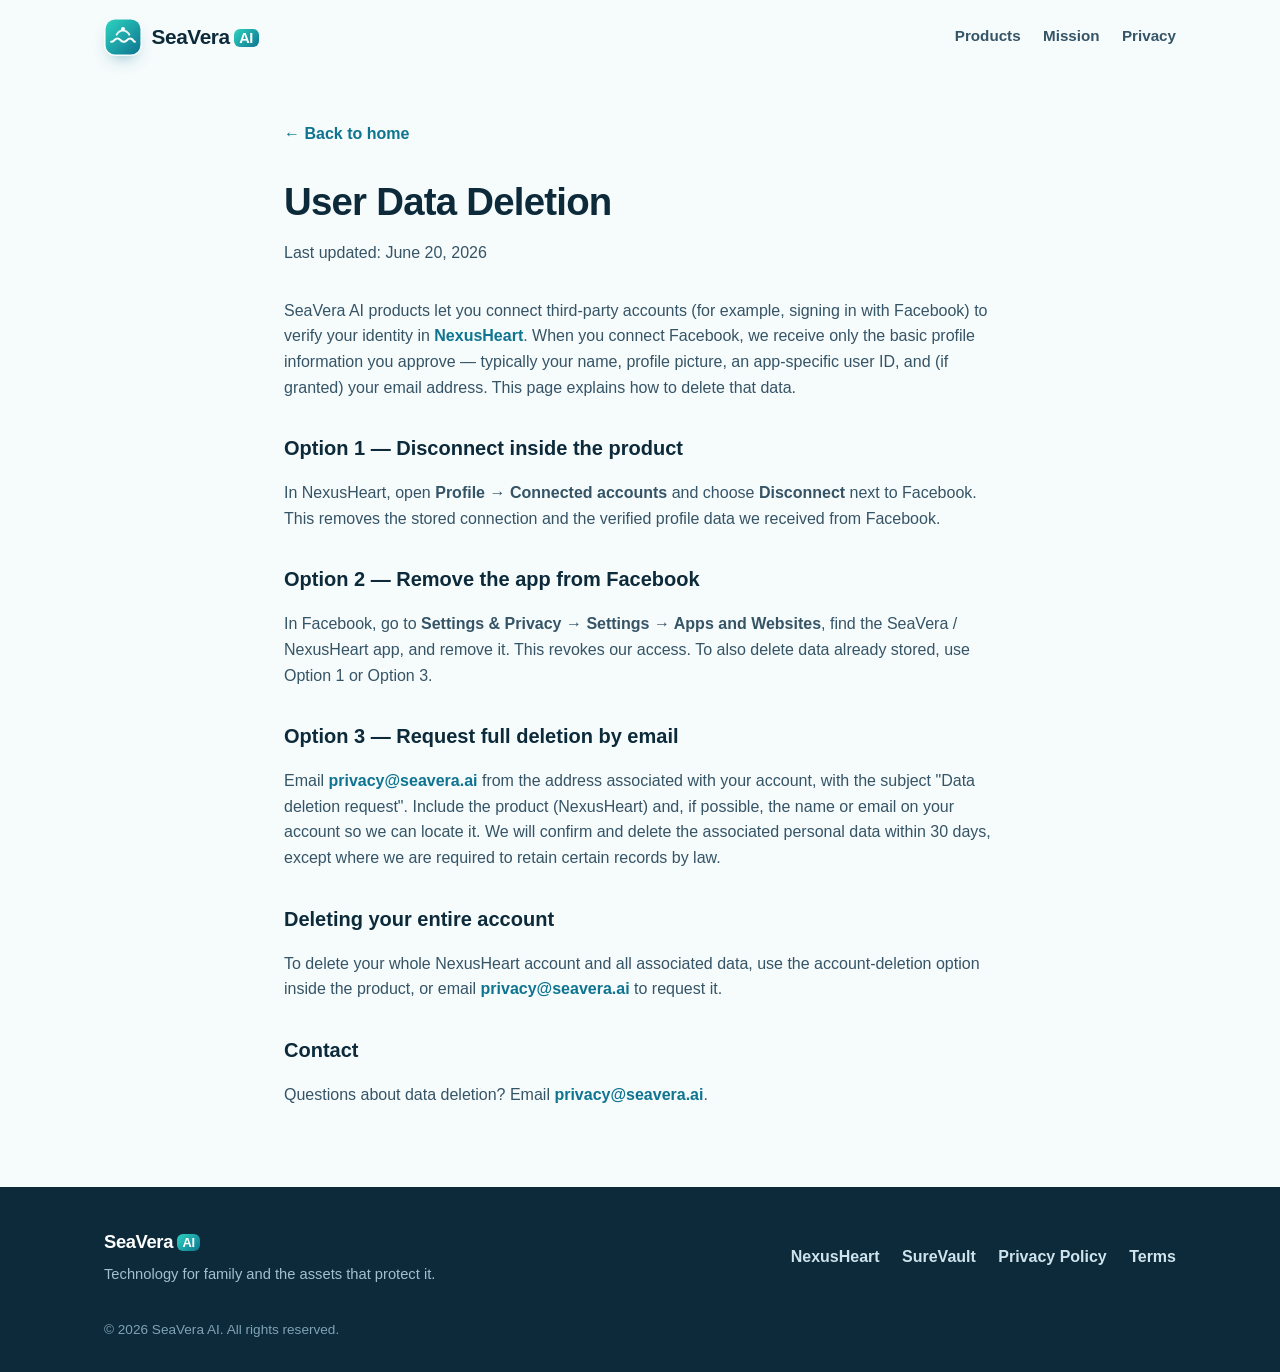
==== data-deletion.html @ a4e8f9fb "Add Terms of Service and User Data Deletion pages for Meta app review Also add transparent-backgroun" ====
<!doctype html>
<html lang="en">
  <head>
    <meta charset="utf-8" />
    <meta name="viewport" content="width=device-width, initial-scale=1" />
    <title>User Data Deletion — SeaVera AI</title>
    <meta name="description" content="How to delete data collected by SeaVera AI products, including Facebook-connected data." />
    <meta name="theme-color" content="#0c2a3a" />
    <link rel="icon" href="/favicon.svg" type="image/svg+xml" />
    <link rel="stylesheet" href="/styles.css" />
  </head>
  <body>
    <header class="site-header">
      <a class="brand" href="/" aria-label="SeaVera AI home">
        <svg class="brand-mark" viewBox="0 0 48 48" aria-hidden="true">
          <defs>
            <linearGradient id="brandGrad" x1="0" y1="0" x2="1" y2="1">
              <stop offset="0" stop-color="#2dd4bf" />
              <stop offset="1" stop-color="#0e7490" />
            </linearGradient>
          </defs>
          <rect x="2" y="2" width="44" height="44" rx="12" fill="url(#brandGrad)" />
          <path d="M9 30c4 0 4-4 8-4s4 4 8 4 4-4 8-4 4 4 6 4" fill="none" stroke="#fff" stroke-width="2.6" stroke-linecap="round" />
          <path d="M16 21c3.5-7 12-7 16 0" fill="none" stroke="#fff" stroke-width="2.6" stroke-linecap="round" opacity="0.85" />
          <circle cx="24" cy="14" r="2.6" fill="#fff" />
        </svg>
        <span class="brand-name">SeaVera<span class="brand-ai">AI</span></span>
      </a>
      <nav class="site-nav">
        <a href="/#products">Products</a>
        <a href="/#mission">Mission</a>
        <a href="/privacy">Privacy</a>
      </nav>
    </header>

    <main class="doc">
      <a class="back-link" href="/">← Back to home</a>
      <h1>User Data Deletion</h1>
      <p class="updated">Last updated: June 20, 2026</p>

      <p>
        SeaVera AI products let you connect third-party accounts (for example, signing in with Facebook) to verify your
        identity in <a href="https://nexusheart.me" target="_blank" rel="noopener">NexusHeart</a>. When you connect
        Facebook, we receive only the basic profile information you approve — typically your name, profile picture, an
        app-specific user ID, and (if granted) your email address. This page explains how to delete that data.
      </p>

      <h2>Option 1 — Disconnect inside the product</h2>
      <p>
        In NexusHeart, open <strong>Profile → Connected accounts</strong> and choose <strong>Disconnect</strong> next to
        Facebook. This removes the stored connection and the verified profile data we received from Facebook.
      </p>

      <h2>Option 2 — Remove the app from Facebook</h2>
      <p>
        In Facebook, go to <strong>Settings &amp; Privacy → Settings → Apps and Websites</strong>, find the SeaVera /
        NexusHeart app, and remove it. This revokes our access. To also delete data already stored, use Option 1 or
        Option 3.
      </p>

      <h2>Option 3 — Request full deletion by email</h2>
      <p>
        Email <a href="mailto:privacy@seavera.ai">privacy@seavera.ai</a> from the address associated with your account,
        with the subject "Data deletion request". Include the product (NexusHeart) and, if possible, the name or email on
        your account so we can locate it. We will confirm and delete the associated personal data within 30 days, except
        where we are required to retain certain records by law.
      </p>

      <h2>Deleting your entire account</h2>
      <p>
        To delete your whole NexusHeart account and all associated data, use the account-deletion option inside the
        product, or email <a href="mailto:privacy@seavera.ai">privacy@seavera.ai</a> to request it.
      </p>

      <h2>Contact</h2>
      <p>
        Questions about data deletion? Email
        <a href="mailto:privacy@seavera.ai">privacy@seavera.ai</a>.
      </p>
    </main>

    <footer class="site-footer">
      <div class="footer-inner">
        <div class="footer-brand">
          <span class="brand-name brand-name--sm">SeaVera<span class="brand-ai">AI</span></span>
          <p class="muted">Technology for family and the assets that protect it.</p>
        </div>
        <nav class="footer-nav">
          <a href="https://nexusheart.me" target="_blank" rel="noopener">NexusHeart</a>
          <a href="https://surevault.me" target="_blank" rel="noopener">SureVault</a>
          <a href="/privacy">Privacy Policy</a>
          <a href="/terms">Terms</a>
        </nav>
      </div>
      <p class="copyright">© 2026 SeaVera AI. All rights reserved.</p>
    </footer>
  </body>
</html>
---- styles.css ----
:root {
  --ink: #0c2a3a;
  --ink-soft: #355466;
  --teal: #0e7490;
  --teal-bright: #2dd4bf;
  --bg: #f6fbfc;
  --card: #ffffff;
  --border: rgba(12, 42, 58, 0.1);
  --shadow: 0 18px 40px -24px rgba(12, 42, 58, 0.45);
  --radius: 18px;
  --max: 1120px;
}

* {
  box-sizing: border-box;
}

html {
  scroll-behavior: smooth;
}

body {
  margin: 0;
  font-family: -apple-system, BlinkMacSystemFont, "Segoe UI", Roboto, Helvetica, Arial, sans-serif;
  color: var(--ink);
  background: var(--bg);
  line-height: 1.6;
  -webkit-font-smoothing: antialiased;
}

a {
  color: inherit;
  text-decoration: none;
}

/* Header */
.site-header {
  display: flex;
  align-items: center;
  justify-content: space-between;
  gap: 1rem;
  max-width: var(--max);
  margin: 0 auto;
  padding: 1.1rem 1.5rem;
}

.brand {
  display: inline-flex;
  align-items: center;
  gap: 0.6rem;
}

.brand-mark {
  width: 38px;
  height: 38px;
  border-radius: 11px;
  box-shadow: 0 8px 18px -10px rgba(14, 116, 144, 0.8);
}

.brand-name {
  font-size: 1.3rem;
  font-weight: 800;
  letter-spacing: -0.02em;
  color: var(--ink);
}

.brand-name--sm {
  font-size: 1.15rem;
}

.brand-ai {
  margin-left: 0.25rem;
  padding: 0.05rem 0.35rem;
  border-radius: 6px;
  font-size: 0.7em;
  font-weight: 700;
  color: #fff;
  background: linear-gradient(135deg, var(--teal-bright), var(--teal));
  vertical-align: middle;
}

.site-nav {
  display: flex;
  gap: 1.4rem;
  font-weight: 600;
  font-size: 0.95rem;
}

.site-nav a {
  color: var(--ink-soft);
  transition: color 0.15s ease;
}

.site-nav a:hover {
  color: var(--teal);
}

/* Hero */
.hero {
  position: relative;
  max-width: var(--max);
  margin: 0 auto;
  padding: 4.5rem 1.5rem 3rem;
  overflow: hidden;
}

.hero-inner {
  position: relative;
  z-index: 1;
  max-width: 720px;
}

.eyebrow {
  text-transform: uppercase;
  letter-spacing: 0.18em;
  font-size: 0.8rem;
  font-weight: 700;
  color: var(--teal);
  margin: 0 0 0.75rem;
}

.hero h1 {
  font-size: clamp(2.2rem, 5vw, 3.6rem);
  line-height: 1.08;
  letter-spacing: -0.03em;
  margin: 0 0 1.1rem;
}

.lede {
  font-size: clamp(1.05rem, 2.2vw, 1.3rem);
  color: var(--ink-soft);
  margin: 0 0 2rem;
}

.cta {
  display: inline-block;
  padding: 0.85rem 1.6rem;
  border-radius: 999px;
  font-weight: 700;
  color: #fff;
  background: linear-gradient(135deg, var(--teal-bright), var(--teal));
  box-shadow: 0 14px 30px -12px rgba(14, 116, 144, 0.7);
  transition: transform 0.15s ease, box-shadow 0.15s ease;
}

.cta:hover {
  transform: translateY(-2px);
  box-shadow: 0 18px 36px -12px rgba(14, 116, 144, 0.8);
}

.hero-glow {
  position: absolute;
  top: -120px;
  right: -120px;
  width: 460px;
  height: 460px;
  background: radial-gradient(circle, rgba(45, 212, 191, 0.35), rgba(45, 212, 191, 0) 70%);
  filter: blur(10px);
  z-index: 0;
}

/* Sections */
.section-title {
  font-size: clamp(1.5rem, 3vw, 2rem);
  letter-spacing: -0.02em;
  margin: 0 0 1.6rem;
}

/* Products */
.products {
  max-width: var(--max);
  margin: 0 auto;
  padding: 2rem 1.5rem 1rem;
}

.product-grid {
  display: grid;
  grid-template-columns: repeat(2, 1fr);
  gap: 1.5rem;
}

.product-card {
  display: flex;
  flex-direction: column;
  background: var(--card);
  border: 1px solid var(--border);
  border-radius: var(--radius);
  overflow: hidden;
  box-shadow: var(--shadow);
  transition: transform 0.18s ease, box-shadow 0.18s ease;
}

.product-card:hover {
  transform: translateY(-4px);
  box-shadow: 0 28px 50px -26px rgba(12, 42, 58, 0.55);
}

.product-art {
  aspect-ratio: 16 / 9;
  width: 100%;
}

.product-art svg {
  display: block;
  width: 100%;
  height: 100%;
}

.product-body {
  padding: 1.3rem 1.5rem 1.6rem;
}

.product-head {
  display: flex;
  align-items: baseline;
  justify-content: space-between;
  gap: 0.75rem;
  margin-bottom: 0.5rem;
}

.product-head h3 {
  margin: 0;
  font-size: 1.4rem;
  letter-spacing: -0.02em;
}

.product-link {
  font-size: 0.85rem;
  font-weight: 700;
  color: var(--teal);
  white-space: nowrap;
}

.product-body p {
  margin: 0;
  color: var(--ink-soft);
}

.more-note {
  text-align: center;
  color: var(--ink-soft);
  margin: 2rem 0 0;
  font-size: 0.95rem;
}

/* Mission */
.mission {
  max-width: var(--max);
  margin: 0 auto;
  padding: 3.5rem 1.5rem 4rem;
}

.mission-inner {
  max-width: 760px;
  background: linear-gradient(135deg, rgba(45, 212, 191, 0.1), rgba(14, 116, 144, 0.08));
  border: 1px solid var(--border);
  border-radius: var(--radius);
  padding: 2rem 2.2rem;
}

.mission-inner p {
  margin: 0;
  font-size: 1.1rem;
  color: var(--ink-soft);
}

/* Footer */
.site-footer {
  background: var(--ink);
  color: #cfe3ec;
}

.footer-inner {
  display: flex;
  flex-wrap: wrap;
  align-items: center;
  justify-content: space-between;
  gap: 1.5rem;
  max-width: var(--max);
  margin: 0 auto;
  padding: 2.5rem 1.5rem 1.25rem;
}

.footer-brand .brand-name {
  color: #fff;
}

.footer-brand .muted {
  margin: 0.4rem 0 0;
  color: #9fc0cf;
  font-size: 0.92rem;
}

.footer-nav {
  display: flex;
  flex-wrap: wrap;
  gap: 1.4rem;
  font-weight: 600;
}

.footer-nav a {
  color: #cfe3ec;
  transition: color 0.15s ease;
}

.footer-nav a:hover {
  color: var(--teal-bright);
}

.copyright {
  max-width: var(--max);
  margin: 0 auto;
  padding: 0.75rem 1.5rem 2rem;
  font-size: 0.85rem;
  color: #7fa3b3;
}

/* Responsive */
@media (max-width: 720px) {
  .product-grid {
    grid-template-columns: 1fr;
  }
  .site-nav {
    gap: 1rem;
    font-size: 0.9rem;
  }
}

/* Privacy page */
.doc {
  max-width: 760px;
  margin: 0 auto;
  padding: 3rem 1.5rem 4rem;
}

.doc h1 {
  font-size: clamp(1.8rem, 4vw, 2.4rem);
  letter-spacing: -0.02em;
  margin: 0 0 0.5rem;
}

.doc .updated {
  color: var(--ink-soft);
  margin: 0 0 2rem;
}

.doc h2 {
  margin: 2rem 0 0.5rem;
  font-size: 1.25rem;
}

.doc p,
.doc li {
  color: var(--ink-soft);
}

.doc a {
  color: var(--teal);
  font-weight: 600;
}

.back-link {
  display: inline-block;
  margin-bottom: 1.5rem;
  color: var(--teal);
  font-weight: 700;
}
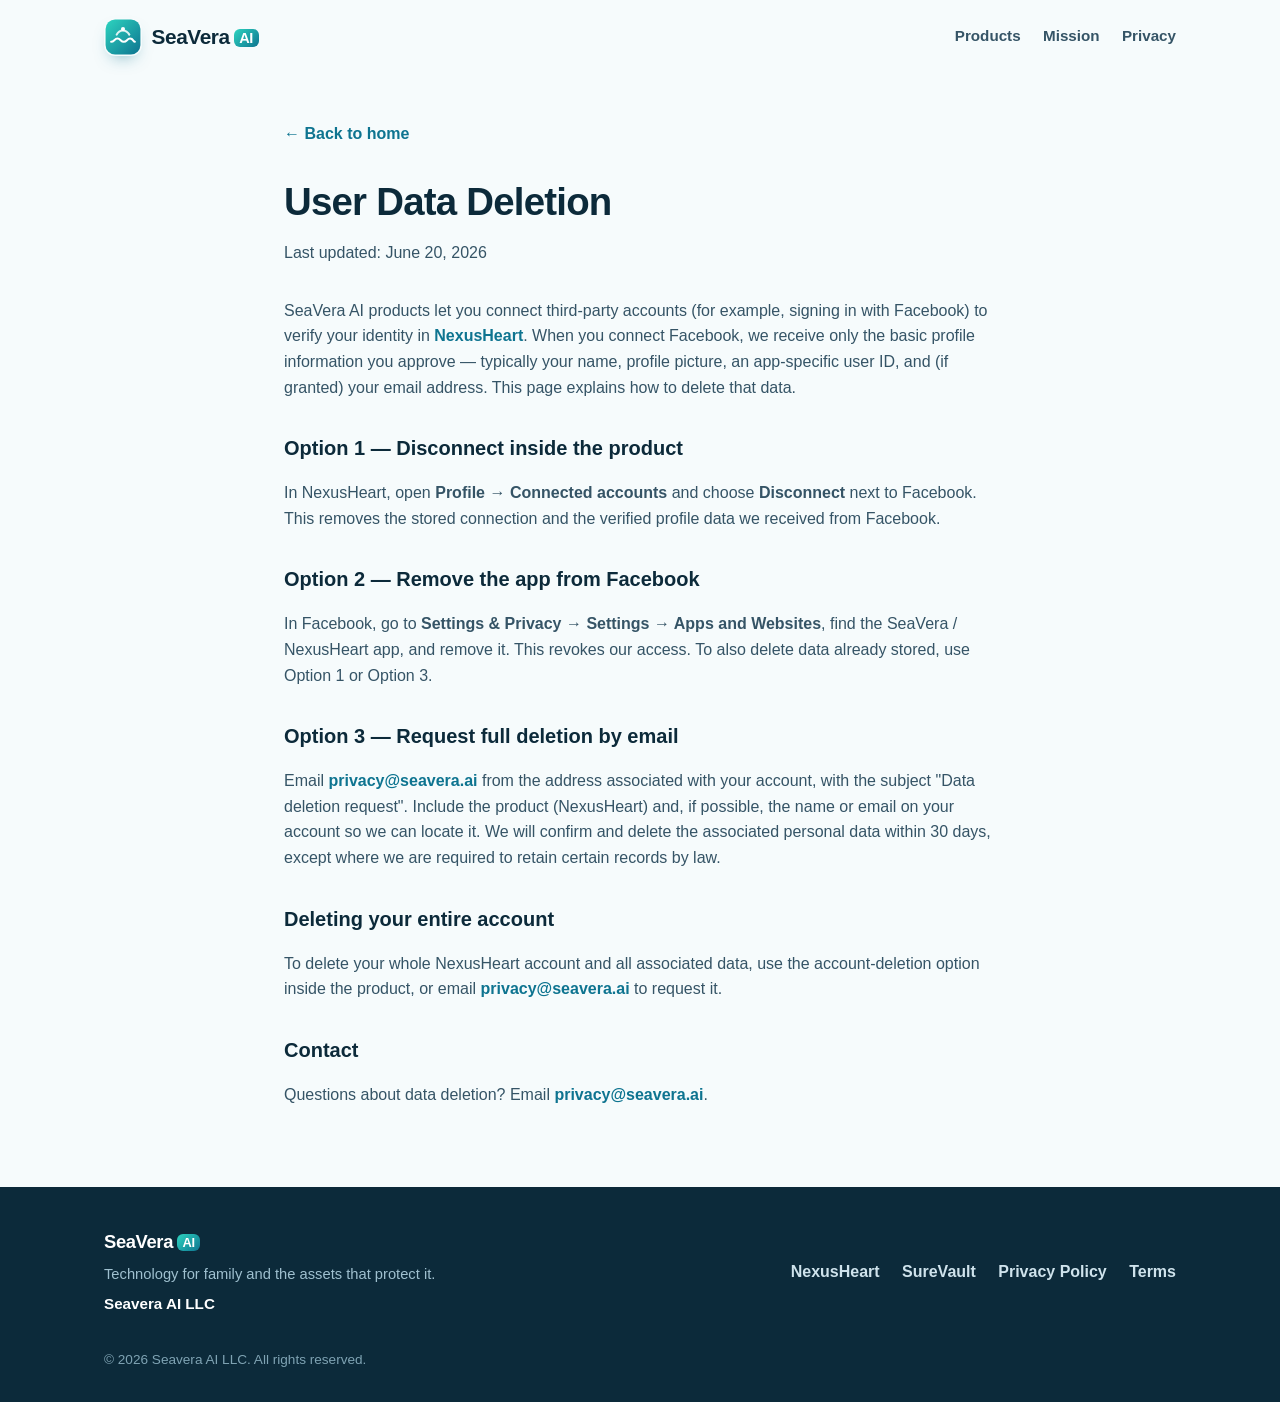
==== commit 95d3074d: "Show the legal name Seavera AI LLC in the site footer. Co-authored-by: Cursor <cursoragent@cursor.co" ====
--- a/data-deletion.html
+++ b/data-deletion.html
@@ -84,6 +84,7 @@
         <div class="footer-brand">
           <span class="brand-name brand-name--sm">SeaVera<span class="brand-ai">AI</span></span>
           <p class="muted">Technology for family and the assets that protect it.</p>
+          <p class="legal-name">Seavera AI LLC</p>
         </div>
         <nav class="footer-nav">
           <a href="https://nexusheart.me" target="_blank" rel="noopener">NexusHeart</a>
@@ -92,7 +93,7 @@
           <a href="/terms">Terms</a>
         </nav>
       </div>
-      <p class="copyright">© 2026 SeaVera AI. All rights reserved.</p>
+      <p class="copyright">© 2026 Seavera AI LLC. All rights reserved.</p>
     </footer>
   </body>
 </html>
--- a/styles.css
+++ b/styles.css
@@ -291,6 +291,13 @@
   font-size: 0.92rem;
 }
 
+.legal-name {
+  margin: 0.35rem 0 0;
+  color: #fff;
+  font-size: 0.95rem;
+  font-weight: 650;
+}
+
 .footer-nav {
   display: flex;
   flex-wrap: wrap;
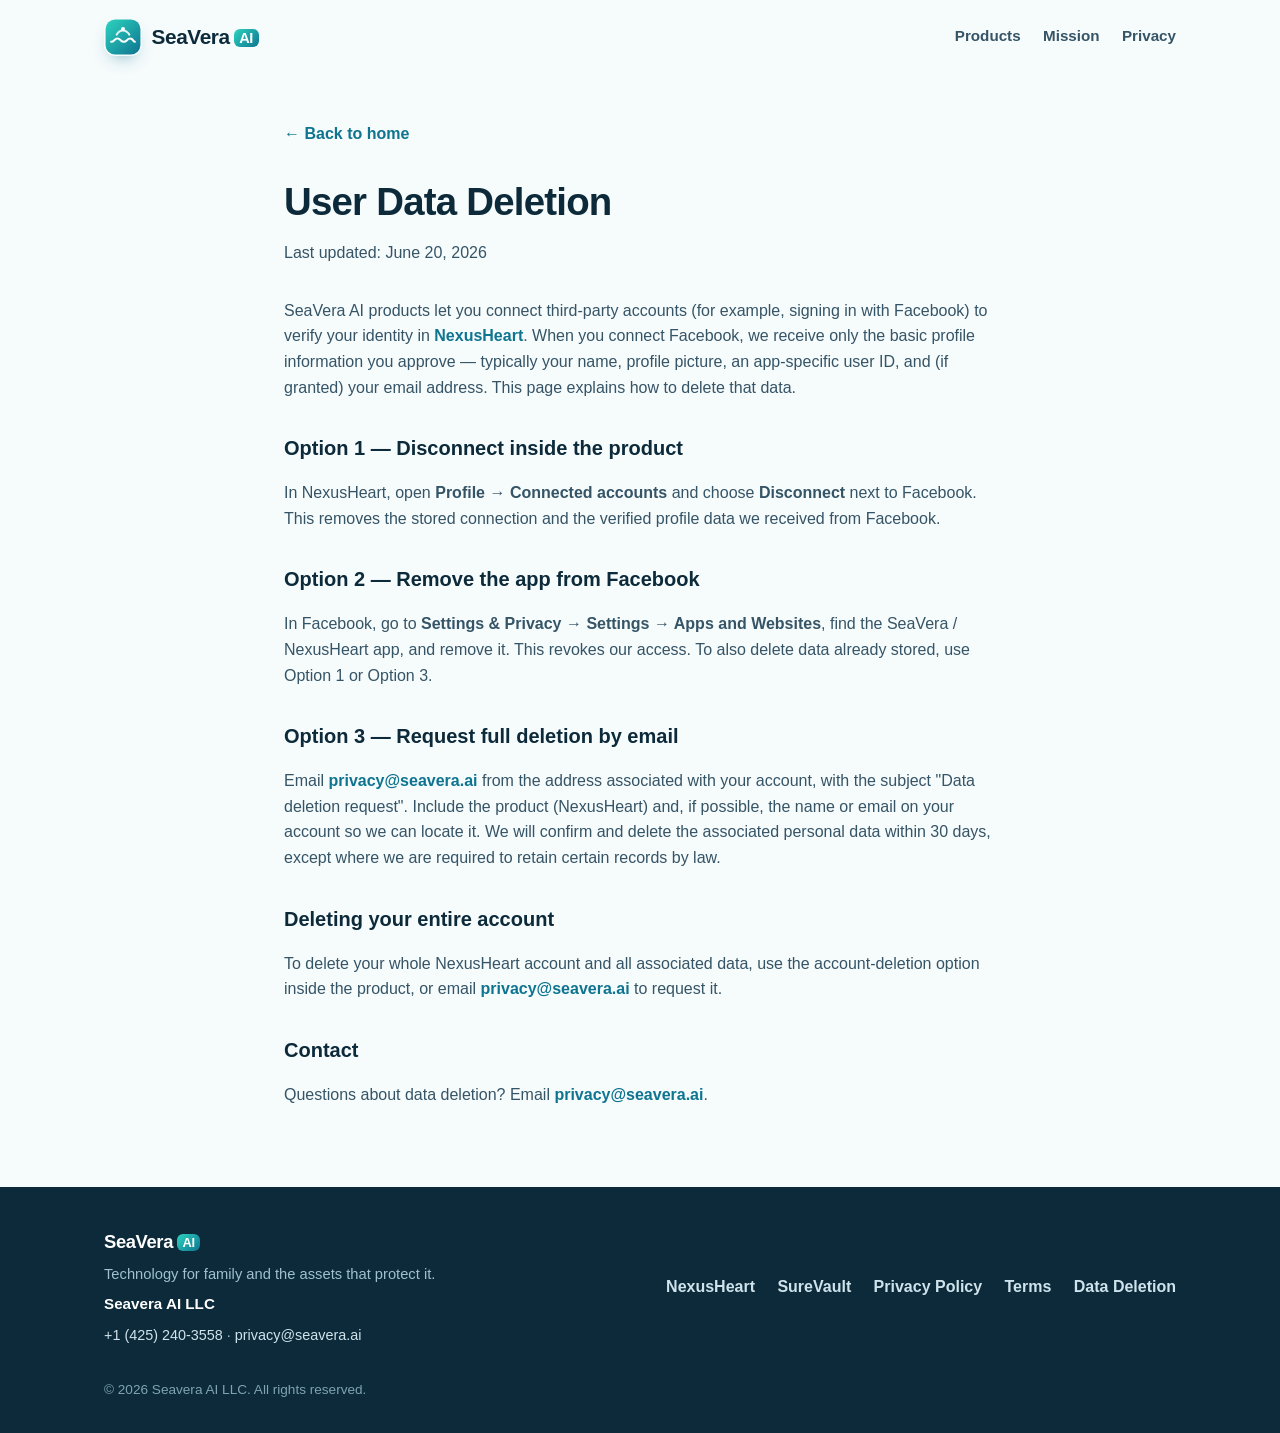
==== commit 76713a81: "Add business phone + Contact section for Meta/processor verification Publishes Seavera AI LLC's phon" ====
--- a/data-deletion.html
+++ b/data-deletion.html
@@ -85,12 +85,17 @@
           <span class="brand-name brand-name--sm">SeaVera<span class="brand-ai">AI</span></span>
           <p class="muted">Technology for family and the assets that protect it.</p>
           <p class="legal-name">Seavera AI LLC</p>
+          <p class="legal-contact">
+            <a href="tel:+14252403558">+1 (425) 240-3558</a> ·
+            <a href="mailto:privacy@seavera.ai">privacy@seavera.ai</a>
+          </p>
         </div>
         <nav class="footer-nav">
           <a href="https://nexusheart.me" target="_blank" rel="noopener">NexusHeart</a>
           <a href="https://surevault.me" target="_blank" rel="noopener">SureVault</a>
           <a href="/privacy">Privacy Policy</a>
           <a href="/terms">Terms</a>
+          <a href="/data-deletion">Data Deletion</a>
         </nav>
       </div>
       <p class="copyright">© 2026 Seavera AI LLC. All rights reserved.</p>
--- a/styles.css
+++ b/styles.css
@@ -298,6 +298,21 @@
   font-weight: 650;
 }
 
+.legal-contact {
+  margin: 0.45rem 0 0;
+  color: #9fc0cf;
+  font-size: 0.9rem;
+}
+
+.legal-contact a {
+  color: #cfe3ec;
+  transition: color 0.15s ease;
+}
+
+.legal-contact a:hover {
+  color: var(--teal-bright);
+}
+
 .footer-nav {
   display: flex;
   flex-wrap: wrap;
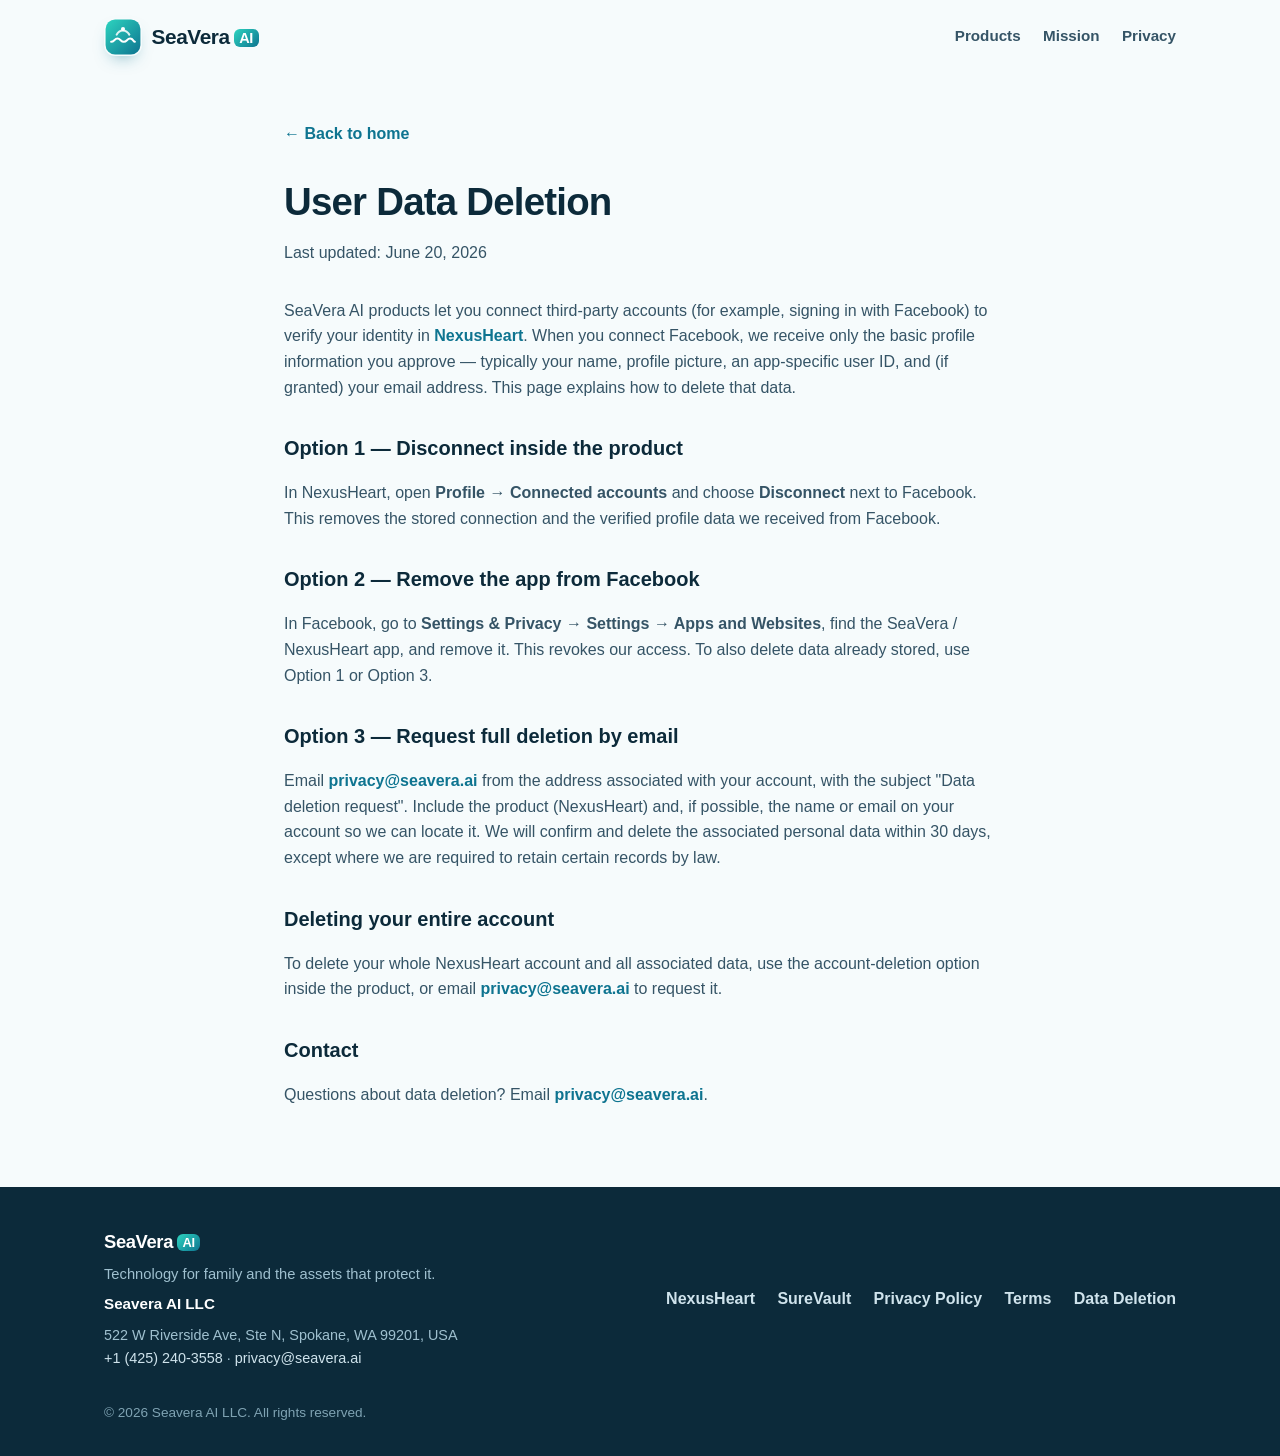
==== commit 4ae406b3: "Add registered business address (Spokane, WA) to Contact and footer Publishes Seavera AI LLC's regis" ====
--- a/data-deletion.html
+++ b/data-deletion.html
@@ -86,6 +86,7 @@
           <p class="muted">Technology for family and the assets that protect it.</p>
           <p class="legal-name">Seavera AI LLC</p>
           <p class="legal-contact">
+            522 W Riverside Ave, Ste N, Spokane, WA 99201, USA<br />
             <a href="tel:+14252403558">+1 (425) 240-3558</a> ·
             <a href="mailto:privacy@seavera.ai">privacy@seavera.ai</a>
           </p>
--- a/styles.css
+++ b/styles.css
@@ -298,6 +298,11 @@
   font-weight: 650;
 }
 
+.contact-address {
+  font-style: normal;
+  margin: 0.4rem 0 0;
+}
+
 .legal-contact {
   margin: 0.45rem 0 0;
   color: #9fc0cf;
